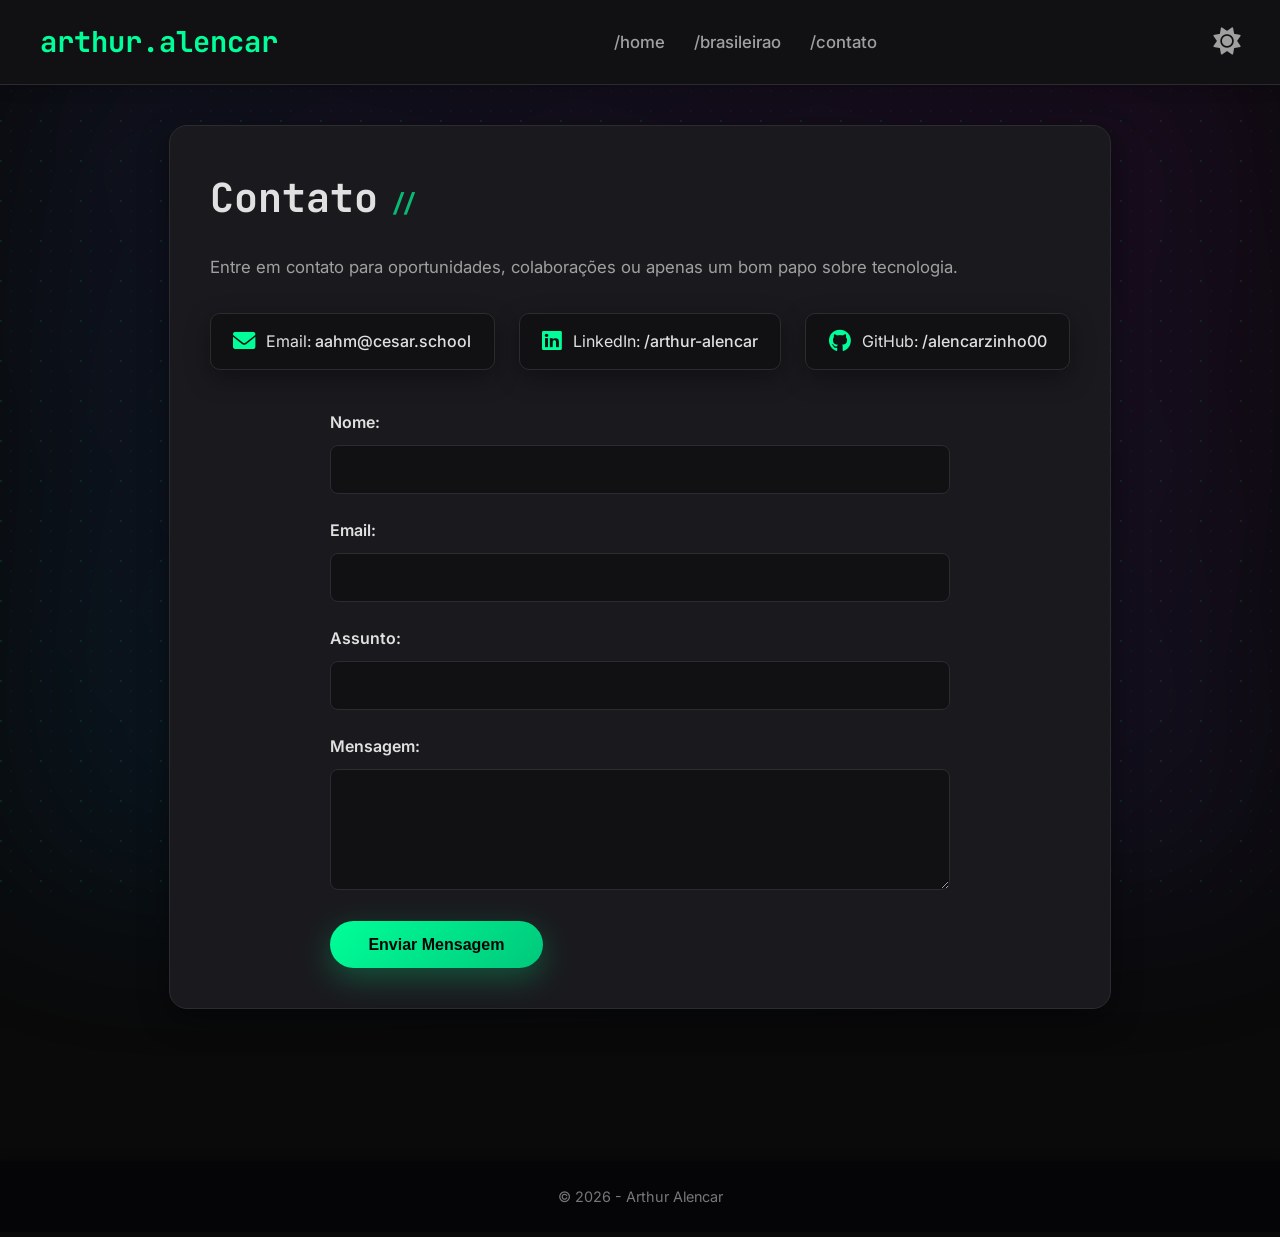
==== contato.html @ 76b79e3e "First Commit" ====
<!DOCTYPE html>
<html lang="pt-BR">
<head>
    <meta charset="UTF-8">
    <meta name="viewport" content="width=device-width, initial-scale=1.0">
    <title>Contato - Arthur Alencar</title>
    <link rel="stylesheet" href="style.css">
    <!-- Font Awesome -->
    <link rel="stylesheet" href="https://cdnjs.cloudflare.com/ajax/libs/font-awesome/6.0.0/css/all.min.css">
    <!-- Fonts -->
    <link href="https://fonts.googleapis.com/css2?family=Inter:wght@400;600&family=JetBrains+Mono:wght@700&display=swap" rel="stylesheet">
</head>
<body class="dark-mode">
    <div class="background-neon"></div>
    <div class="background-effect"></div>

    <header>
        <nav>
            <div class="logo">arthur.alencar</div>
            <ul>
                <li><a href="index.html">/home</a></li>
                <li><a href="brasileirao.html">/brasileirao</a></li>
                <li><a href="contato.html">/contato</a></li>
            </ul>
            <button id="theme-toggle" class="theme-toggle-btn">
                <i class="fas fa-sun"></i>
            </button>
        </nav>
    </header>

    <main class="container">
        <section class="card contact-section">
            <h2 class="section-title">Contato</h2>
            <p class="section-subtitle">Entre em contato para oportunidades, colaborações ou apenas um bom papo sobre tecnologia.</p>

            <div class="contact-info">
                <div class="contact-item">
                    <i class="fas fa-envelope"></i>
                    <span>Email: <a href="mailto:aahm@cesar.school">aahm@cesar.school</a></span>
                </div>
                <div class="contact-item">
                    <i class="fab fa-linkedin"></i>
                    <span>LinkedIn: <a href="https://www.linkedin.com/in/arthur-alencar-harten-de-moraes-485a293b0/" target="_blank">/arthur-alencar</a></span>
                </div>
                <div class="contact-item">
                    <i class="fab fa-github"></i>
                    <span>GitHub: <a href="https://github.com/alencarzinho00" target="_blank">/alencarzinho00</a></span>
                </div>
            </div>

            <!-- Formulário de Contato com Formsubmit.io -->
            <!-- ATENÇÃO: Substitua SEU_EMAIL_AQUI pelo seu e-mail real! -->
            <form action="https://formsubmit.io/send/aahm@cesar.school" method="POST" class="contact-form">
                <!-- Campos ocultos para Formsubmit -->
                <input type="hidden" name="_subject" value="Novo Contato do Portfólio - Arthur Alencar">
                <input type="hidden" name="_captcha" value="false"> <!-- Desativa o captcha para facilitar testes -->

                <div class="form-group">
                    <label for="name">Nome:</label>
                    <input type="text" id="name" name="name" required>
                </div>
                <div class="form-group">
                    <label for="email">Email:</label>
                    <input type="email" id="email" name="email" required>
                </div>
                <div class="form-group">
                    <label for="subject">Assunto:</label>
                    <input type="text" id="subject" name="subject" required>
                </div>
                <div class="form-group">
                    <label for="message">Mensagem:</label>
                    <textarea id="message" name="message" rows="5" required></textarea>
                </div>
                <button type="submit" class="btn-submit">Enviar Mensagem</button>
            </form>
        </section>
    </main>

    <footer>
        <p>&copy; 2026 - Arthur Alencar</p>
    </footer>

    <script src="script.js"></script>
</body>
</html>
---- style.css ----
/* Variáveis de Cores */
:root {
    /* Dark Mode */
    --bg-primary-dark: #0a0a0a;
    --bg-main-dark: #111114;
    --bg-card-dark: #1a1a1e;
    --text-primary-dark: #e0e0e0;
    --text-secondary-dark: #a0a0a0;
    --accent-color: #00ff98; /* Verde elétrico */
    --border-color-dark: #2c2c30;
    --shadow-dark: 0 10px 30px rgba(0, 0, 0, 0.4);

    /* Light Mode */
    --bg-primary-light: #f0f2f5;
    --bg-main-light: #ffffff;
    --bg-card-light: #fdfdfd;
    --text-primary-light: #333333;
    --text-secondary-light: #666666;
    --accent-color-light: #1d6f4c; /* Verde mais escuro para contraste */
    --border-color-light: #e0e0e0;
    --shadow-light: 0 8px 25px rgba(0, 0, 0, 0.1);
}

/* Reset Básico */
* {
    margin: 0;
    padding: 0;
    box-sizing: border-box;
}

html {
    scroll-behavior: smooth;
}

body {
    font-family: 'Inter', sans-serif;
    line-height: 1.6;
    transition: background-color 0.3s ease, color 0.3s ease;
    min-height: 100vh;
    display: flex;
    flex-direction: column;
}

/* Tema Dark */
body.dark-mode {
    background-color: var(--bg-primary-dark);
    color: var(--text-primary-dark);
}

/* Tema Light */
body.light-mode {
    background-color: var(--bg-primary-light);
    color: var(--text-primary-light);
}

/* ---------------- EFEITOS DE BACKGROUND ---------------- */

/* Efeito de Grid de Pontos Animado */
.background-effect {
    position: fixed;
    inset: 0; /* Equivalente a top:0; left:0; right:0; bottom:0; */
    z-index: -2; /* Abaixo de tudo */
    pointer-events: none; /* Não interfere com cliques */

    /* Grid de pontos */
    background-image:
        radial-gradient(circle at 1px 1px, rgba(0, 255, 152, 0.4) 1px, transparent 0), /* Pontos maiores */
        radial-gradient(circle at 1px 1px, rgba(0, 255, 152, 0.15) 1px, transparent 0); /* Pontos menores */
    background-size: 40px 40px, 20px 20px; /* Tamanho dos grids */
    background-position: 0 0, 10px 10px; /* Offset para os grids */

    animation:
        bg-move 35s linear infinite, /* Movimento contínuo */
        bg-pulse 4s ease-in-out infinite alternate; /* Pulsação de opacidade */
    opacity: 0.28; /* Opacidade inicial */
}

body.light-mode .background-effect {
    background-image:
        radial-gradient(circle at 1px 1px, rgba(29, 111, 76, 0.4) 1px, transparent 0),
        radial-gradient(circle at 1px 1px, rgba(29, 111, 76, 0.15) 1px, transparent 0);
    opacity: 0.35;
}

@keyframes bg-move {
    from { background-position: 0 0, 10px 10px; }
    to { background-position: 400px 400px, 410px 410px; } /* Move o grid */
}

@keyframes bg-pulse {
    0% { opacity: 0.28; }
    50% { opacity: 0.35; }
    100% { opacity: 0.28; }
}

/* Efeito de Gradiente Neon Animado (opcional, para um visual mais forte) */
.background-neon {
    position: fixed;
    inset: 0;
    z-index: -3; /* Abaixo do grid de pontos */
    pointer-events: none;
    background: linear-gradient(
        45deg,
        #00ff98, /* Verde */
        #00c87b, /* Verde mais escuro */
        #007bff, /* Azul */
        #8a2be2, /* Azul violeta */
        #ff00ff, /* Magenta */
        #ff007b, /* Rosa */
        #ff8c00  /* Laranja */
    );
    background-size: 400% 400%;
    animation: neon-flow 25s ease infinite alternate,
               neon-hue 15s linear infinite;
    filter: blur(100px) brightness(1.2); /* Efeito de desfoque e brilho */
    opacity: 0.08; /* Opacidade bem baixa para ser sutil */
}

body.light-mode .background-neon {
    opacity: 0.05; /* Ainda mais sutil no light mode */
    filter: blur(80px) brightness(1.1);
}

@keyframes neon-flow {
    0% { background-position: 0% 50%; }
    50% { background-position: 100% 50%; }
    100% { background-position: 0% 50%; }
}

@keyframes neon-hue {
    0% { filter: blur(100px) brightness(1.2) hue-rotate(0deg); }
    100% { filter: blur(100px) brightness(1.2) hue-rotate(360deg); }
}

/* ---------------- FIM DOS EFEITOS DE BACKGROUND ---------------- */


/* Container Principal */
.container {
    max-width: 1200px;
    margin: 0 auto;
    padding: 2.5rem 1.5rem 4rem;
    flex-grow: 1;
}

/* Header e Navegação */
header {
    background-color: var(--bg-main-dark);
    padding: 1.2rem 1.5rem;
    border-bottom: 1px solid var(--border-color-dark);
    box-shadow: 0 2px 15px rgba(0, 0, 0, 0.2);
    position: sticky;
    top: 0;
    z-index: 1000;
}

body.light-mode header {
    background-color: var(--bg-main-light);
    border-color: var(--border-color-light);
    box-shadow: 0 2px 10px rgba(0, 0, 0, 0.08);
}

nav {
    display: flex;
    justify-content: space-between;
    align-items: center;
    max-width: 1200px;
    margin: 0 auto;
}

.logo {
    font-family: 'JetBrains Mono', monospace;
    font-size: 1.8rem;
    font-weight: 700;
    color: var(--accent-color);
}

body.light-mode .logo {
    color: var(--accent-color-light);
}

nav ul {
    list-style: none;
    display: flex;
    gap: 1.8rem;
}

nav ul li a {
    text-decoration: none;
    color: var(--text-secondary-dark);
    font-weight: 500;
    font-size: 1.05rem;
    position: relative;
    transition: color 0.2s ease;
}

body.light-mode nav ul li a {
    color: var(--text-secondary-light);
}

nav ul li a::after {
    content: '';
    position: absolute;
    width: 0;
    height: 2px;
    background-color: var(--accent-color);
    left: 0;
    bottom: -5px;
    transition: width 0.2s ease-in-out;
}

body.light-mode nav ul li a::after {
    background-color: var(--accent-color-light);
}

nav ul li a:hover::after {
    width: 100%;
}

nav ul li a:hover {
    color: var(--text-primary-dark);
}

body.light-mode nav ul li a:hover {
    color: var(--text-primary-light);
}

/* Botão de Tema */
.theme-toggle-btn {
    background: none;
    border: none;
    font-size: 1.7rem;
    cursor: pointer;
    color: var(--text-secondary-dark);
    transition: color 0.2s ease, transform 0.2s ease;
}

body.light-mode .theme-toggle-btn {
    color: var(--text-secondary-light);
}

.theme-toggle-btn:hover {
    color: var(--accent-color);
    transform: scale(1.1);
}

body.light-mode .theme-toggle-btn:hover {
    color: var(--accent-color-light);
}

/* Seção Hero (Home) */
#hero {
    display: grid;
    grid-template-columns: 2fr 1fr;
    gap: 3rem;
    align-items: center;
    padding: 3.5rem 2rem;
    margin-bottom: 2.5rem;
    background-color: var(--bg-card-dark);
    border-radius: 18px;
    border: 1px solid var(--border-color-dark);
    box-shadow: var(--shadow-dark);
}

body.light-mode #hero {
    background-color: var(--bg-card-light);
    border-color: var(--border-color-light);
    box-shadow: var(--shadow-light);
}

.hero-content h1 {
    font-family: 'JetBrains Mono', monospace;
    font-size: 3.2rem;
    margin-bottom: 1rem;
    line-height: 1.2;
    color: var(--text-primary-dark);
}

body.light-mode .hero-content h1 {
    color: var(--text-primary-light);
}

.hero-content p {
    font-size: 1.2rem;
    margin-bottom: 2rem;
    color: var(--text-secondary-dark);
}

body.light-mode .hero-content p {
    color: var(--text-secondary-light);
}

.hero-image {
    display: flex;
    justify-content: center;
    align-items: center;
}

.hero-image img {
    width: 220px;
    height: 220px;
    border-radius: 50%;
    border: 4px solid var(--accent-color);
    object-fit: cover;
    box-shadow: 0 0 40px rgba(0, 255, 152, 0.25);
    transition: border-color 0.3s ease, box-shadow 0.3s ease;
}

body.light-mode .hero-image img {
    border: 4px solid var(--accent-color-light);
    box-shadow: 0 0 40px rgba(29, 111, 76, 0.15);
}

.social-links {
    display: flex;
    justify-content: flex-start;
    gap: 2rem;
    margin-top: 1.5rem;
}

.social-icon {
    font-size: 2.2rem;
    color: var(--text-secondary-dark);
    transition: color 0.3s cubic-bezier(.4,0,.2,1), transform 0.25s cubic-bezier(.4,0,.2,1);
}

body.light-mode .social-icon {
    color: var(--text-secondary-light);
}

.social-icon:hover {
    color: var(--accent-color);
    transform: translateY(-8px) scale(1.15) rotate(-10deg);
}

body.light-mode .social-icon:hover {
    color: var(--accent-color-light);
}

/* Cards e Seções Gerais */
.card {
    background-color: var(--bg-card-dark);
    border-radius: 18px;
    border: 1px solid var(--border-color-dark);
    box-shadow: var(--shadow-dark);
    padding: 2.5rem;
    margin-bottom: 2.5rem;
}

body.light-mode .card {
    background-color: var(--bg-card-light);
    border-color: var(--border-color-light);
    box-shadow: var(--shadow-light);
}

.section-title {
    font-family: 'JetBrains Mono', monospace;
    font-size: 2.5rem;
    color: var(--text-primary-dark);
    margin-bottom: 1.5rem;
    position: relative;
    display: inline-block;
}

body.light-mode .section-title {
    color: var(--text-primary-light);
}

.section-title::after {
    content: '//';
    color: var(--accent-color);
    font-size: 1.5rem;
    margin-left: 0.8rem;
    opacity: 0.7;
}

body.light-mode .section-title::after {
    color: var(--accent-color-light);
}

/* Seção Sobre e Habilidades */
.about-section p {
    font-size: 1.15rem;
    line-height: 1.8;
    color: var(--text-secondary-dark);
    margin-bottom: 1rem;
}

body.light-mode .about-section p {
    color: var(--text-secondary-light);
}

.skills-grid {
    display: grid;
    grid-template-columns: repeat(auto-fit, minmax(180px, 1fr));
    gap: 2rem;
    margin-top: 2.5rem;
}

.skill-item {
    background-color: var(--bg-main-dark);
    border-radius: 12px;
    padding: 2rem 1.2rem;
    display: flex;
    flex-direction: column;
    align-items: center;
    gap: 0.8rem;
    border: 1px solid var(--border-color-dark);
    box-shadow: 0 10px 30px rgba(0, 0, 0, 0.35);
    transition: transform 0.25s cubic-bezier(.4,0,.2,1), box-shadow 0.25s cubic-bezier(.4,0,.2,1), border-color 0.25s ease;
}

body.light-mode .skill-item {
    background-color: var(--bg-card-light);
    border: 1px solid var(--border-color-light);
    box-shadow: var(--shadow-light);
}

.skill-item i {
    font-size: 2.8rem;
    color: var(--accent-color);
}

body.light-mode .skill-item i {
    color: var(--accent-color-light);
}

.skill-item span {
    font-weight: 600;
    font-size: 1.1rem;
    color: var(--text-primary-dark);
}

body.light-mode .skill-item span {
    color: var(--text-primary-light);
}

.skill-item:hover {
    transform: translateY(-6px) scale(1.03);
    box-shadow: 0 14px 40px rgba(0, 255, 152, 0.22);
    border-color: var(--accent-color);
}

body.light-mode .skill-item:hover {
    box-shadow: 0 14px 40px rgba(29, 111, 76, 0.18);
    border-color: var(--accent-color-light);
}

/* Projetos */
.project-placeholder {
    border-radius: 14px;
    border: 1px dashed var(--border-color-dark);
    padding: 3rem 1.5rem;
    text-align: center;
    background: linear-gradient(135deg, rgba(0, 255, 152, 0.08), transparent);
}

body.light-mode .project-placeholder {
    border-color: var(--border-color-light);
    background: linear-gradient(135deg, rgba(29, 111, 76, 0.05), transparent);
}

.project-placeholder h3 {
    font-family: 'JetBrains Mono', monospace;
    font-size: 1.8rem;
    color: var(--accent-color);
    margin-bottom: 1rem;
}

body.light-mode .project-placeholder h3 {
    color: var(--accent-color-light);
}

.project-placeholder p {
    color: var(--text-secondary-dark);
    font-size: 1.05rem;
}

body.light-mode .project-placeholder p {
    color: var(--text-secondary-light);
}

/* Contato */
.contact-section .section-subtitle {
    color: var(--text-secondary-dark);
    font-size: 1.05rem;
    margin-bottom: 2rem;
}

body.light-mode .contact-section .section-subtitle {
    color: var(--text-secondary-light);
}

.contact-info {
    display: flex;
    flex-wrap: wrap;
    justify-content: center;
    gap: 1.5rem;
    margin-bottom: 2.5rem;
}

.contact-item {
    display: flex;
    align-items: center;
    gap: 0.7rem;
    background-color: var(--bg-main-dark);
    border-radius: 10px;
    padding: 0.9rem 1.4rem;
    border: 1px solid var(--border-color-dark);
    box-shadow: 0 8px 24px rgba(0, 0, 0, 0.35);
    transition: transform 0.2s ease, box-shadow 0.25s ease, border-color 0.25s ease;
}

body.light-mode .contact-item {
    background-color: var(--bg-card-light);
    border: 1px solid var(--border-color-light);
    box-shadow: var(--shadow-light);
}

.contact-item i {
    color: var(--accent-color);
    font-size: 1.4rem;
}

body.light-mode .contact-item i {
    color: var(--accent-color-light);
}

.contact-item span {
    color: var(--text-primary-dark);
}

body.light-mode .contact-item span {
    color: var(--text-primary-light);
}

.contact-item span a {
    color: inherit;
    text-decoration: none;
    font-weight: 500;
}

.contact-item:hover {
    transform: translateY(-4px);
    border-color: var(--accent-color);
    box-shadow: 0 12px 36px rgba(0, 255, 152, 0.25);
}

body.light-mode .contact-item:hover {
    border-color: var(--accent-color-light);
    box-shadow: 0 12px 36px rgba(29, 111, 76, 0.2);
}

.contact-form {
    max-width: 620px;
    margin: 0 auto;
    text-align: left;
}

.form-group {
    margin-bottom: 1.5rem;
}

.form-group label {
    display: block;
    margin-bottom: 0.6rem;
    font-weight: 600;
    color: var(--text-primary-dark);
}

body.light-mode .form-group label {
    color: var(--text-primary-light);
}

.form-group input,
.form-group textarea {
    width: 100%;
    padding: 0.9rem;
    border-radius: 8px;
    border: 1px solid var(--border-color-dark);
    background-color: var(--bg-main-dark);
    color: var(--text-primary-dark);
    font-size: 1rem;
    transition: border-color 0.2s ease, box-shadow 0.2s ease;
}

body.light-mode .form-group input,
body.light-mode .form-group textarea {
    border-color: var(--border-color-light);
    background-color: var(--bg-card-light);
    color: var(--text-primary-light);
}

.form-group input:focus,
.form-group textarea:focus {
    outline: none;
    border-color: var(--accent-color);
    box-shadow: 0 0 0 3px rgba(0, 255, 152, 0.3);
}

body.light-mode .form-group input:focus,
body.light-mode .form-group textarea:focus {
    border-color: var(--accent-color-light);
    box-shadow: 0 0 0 3px rgba(29, 111, 76, 0.18);
}

/* Botão enviar */
.btn-submit {
    background: linear-gradient(135deg, var(--accent-color), #00c87b);
    color: #050505;
    border: none;
    border-radius: 999px;
    padding: 0.9rem 2.4rem;
    font-size: 1rem;
    font-weight: 600;
    cursor: pointer;
    display: inline-flex;
    align-items: center;
    gap: 0.5rem;
    box-shadow: 0 10px 30px rgba(0, 255, 152, 0.25);
    transition: transform 0.2s ease, box-shadow 0.2s ease, filter 0.2s ease;
}

.btn-submit:hover {
    transform: translateY(-2px);
    box-shadow: 0 14px 40px rgba(0, 255, 152, 0.32);
    filter: brightness(1.05);
}

body.light-mode .btn-submit {
    background: linear-gradient(135deg, var(--accent-color-light), #249161);
    color: #ffffff;
}

/* ---------------- BRASILEIRÃO ---------------- */
.brasileirao-section p {
    color: var(--text-secondary-dark);
}

body.light-mode .brasileirao-section p {
    color: var(--text-secondary-light);
}

.tabs {
    display: flex;
    justify-content: center;
    gap: 1rem;
    margin: 1.8rem 0;
    flex-wrap: wrap;
}

.tab-button {
    border-radius: 999px;
    border: 1px solid var(--border-color-dark);
    background-color: var(--bg-main-dark);
    padding: 0.6rem 1.6rem;
    color: var(--text-secondary-dark);
    font-weight: 500;
    cursor: pointer;
    transition: background-color 0.2s ease, color 0.2s ease, border-color 0.2s ease, transform 0.15s ease;
}

body.light-mode .tab-button {
    background-color: var(--bg-card-light);
    color: var(--text-secondary-light);
    border-color: var(--border-color-light);
}

.tab-button:hover {
    transform: translateY(-2px);
    border-color: var(--accent-color);
    color: var(--accent-color);
}

body.light-mode .tab-button:hover {
    border-color: var(--accent-color-light);
    color: var(--accent-color-light);
}

.tab-button.active {
    background: linear-gradient(135deg, var(--accent-color), #00c87b);
    color: #050505;
    border-color: var(--accent-color);
}

body.light-mode .tab-button.active {
    background: linear-gradient(135deg, var(--accent-color-light), #249161);
    color: #ffffff;
    border-color: var(--accent-color-light);
}

.tabela-brasileirao {
    display: none;
    margin-top: 1.2rem;
    overflow-x: auto;
}

.tabela-brasileirao.active {
    display: block;
}

.tabela-brasileirao table {
    width: 100%;
    border-collapse: collapse;
    border-radius: 12px;
    overflow: hidden;
    background-color: #111114;
    box-shadow: 0 12px 40px rgba(0, 0, 0, 0.5);
    min-width: 850px;
}

body.light-mode .tabela-brasileirao table {
    background-color: var(--bg-card-light);
    box-shadow: var(--shadow-light);
}

.tabela-brasileirao thead {
    background: linear-gradient(135deg, #050505, #111114);
}

body.light-mode .tabela-brasileirao thead {
    background: linear-gradient(135deg, #1f2933, #111827);
}

.tabela-brasileirao th,
.tabela-brasileirao td {
    padding: 0.7rem 0.6rem;
    text-align: center;
    font-size: 0.9rem;
    border-bottom: 1px solid #26262b;
    vertical-align: middle;
}

body.light-mode .tabela-brasileirao th,
body.light-mode .tabela-brasileirao td {
    border-bottom: 1px solid var(--border-color-light);
}

.tabela-brasileirao th {
    font-family: 'JetBrains Mono', monospace;
    color: var(--accent-color);
    font-size: 0.78rem;
    letter-spacing: 0.05em;
    text-transform: uppercase;
}

body.light-mode .tabela-brasileirao th {
    color: var(--accent-color-light);
}

.tabela-brasileirao tbody tr:nth-child(even) {
    background-color: #141418;
}

body.light-mode .tabela-brasileirao tbody tr:nth-child(even) {
    background-color: #f1f3f5;
}

.tabela-brasileirao tbody tr:hover {
    background-color: rgba(0, 255, 152, 0.08);
}

body.light-mode .tabela-brasileirao tbody tr:hover {
    background-color: rgba(29, 111, 76, 0.06);
}

.team-name {
    font-weight: 600;
    font-size: 0.95rem;
    color: var(--text-primary-dark);
}

body.light-mode .team-name {
    color: var(--text-primary-light);
}

/* Aproveitamento */
.apv-cell {
    font-weight: 700;
    color: var(--accent-color);
}

body.light-mode .apv-cell {
    color: var(--accent-color-light);
}

/* Últimos jogos */
.last-games-cell {
    display: flex;
    justify-content: center;
    gap: 2px;
}

.badge-result {
    display: inline-flex;
    align-items: center;
    justify-content: center;
    width: 18px;
    height: 18px;
    border-radius: 4px;
    font-size: 0.7rem;
    font-family: 'JetBrains Mono', monospace;
    color: #fff;
}

.badge-win {
    background-color: #16a34a; /* Verde */
}

.badge-draw {
    background-color: #facc15; /* Amarelo */
    color: #111827; /* Texto escuro para contraste */
}

.badge-lose {
    background-color: #dc2626; /* Vermelho */
}

/* Loader */
.table-loader {
    margin-top: 1rem;
    text-align: center;
    color: var(--text-secondary-dark);
    font-size: 0.95rem;
}

body.light-mode .table-loader {
    color: var(--text-secondary-light);
}

/* Footer */
footer {
    margin-top: 3rem;
    padding: 1.5rem 0;
    text-align: center;
    background-color: #050507;
    color: #777;
    font-size: 0.9rem;
    box-shadow: 0 -2px 10px rgba(0, 0, 0, 0.3);
}

/* Responsivo */
@media (max-width: 900px) {
    nav {
        flex-direction: column;
        gap: 1rem;
    }

    #hero {
        grid-template-columns: 1fr;
        padding: 2.5rem 1.6rem;
    }

    .hero-content {
        text-align: center;
    }

    .hero-content h1 {
        font-size: 2.5rem;
    }

    .hero-content p {
        font-size: 1.1rem;
    }

    .social-links {
        justify-content: center;
    }

    .container {
        padding: 2rem 1.2rem 3rem;
    }
}

@media (max-width: 600px) {
    nav ul {
        gap: 1.2rem;
    }

    .logo {
        font-size: 1.6rem;
    }

    .theme-toggle-btn {
        font-size: 1.5rem;
    }

    .hero-image img {
        width: 170px;
        height: 170px;
    }

    .section-title {
        font-size: 1.8rem;
    }

    .section-title::after {
        font-size: 1.1rem;
    }

    .skills-grid {
        grid-template-columns: repeat(auto-fit, minmax(120px, 1fr));
        gap: 1.2rem;
    }

    .skill-item {
        padding: 1.2rem 0.8rem;
    }

    .skill-item i {
        font-size: 2rem;
    }

    .skill-item span {
        font-size: 0.85rem;
    }

    .contact-item {
        flex-direction: column;
        text-align: center;
        padding: 0.8rem;
        gap: 0.4rem;
    }

    .contact-item i {
        font-size: 1.2rem;
    }

    .contact-item span {
        font-size: 0.9rem;
    }

    .form-group label {
        font-size: 0.85rem;
    }

    .form-group input,
    .form-group textarea {
        padding: 0.7rem;
        font-size: 0.9rem;
    }

    .btn-submit {
        padding: 0.8rem 1.8rem;
        font-size: 0.9rem;
    }

    .tabs {
        flex-direction: column;
        gap: 0.8rem;
    }

    .tab-button {
        padding: 0.5rem 1rem;
        font-size: 0.9rem;
    }

    .tabela-brasileirao table {
        min-width: 600px; /* Ajuste o min-width conforme necessário para caber em telas menores */
    }

    .tabela-brasileirao th,
    .tabela-brasileirao td {
        font-size: 0.75rem;
        padding: 0.4rem 0.2rem;
    }

    .team-cell {
        gap: 0.5rem;
        padding-left: 0.3rem;
    }

    .team-logo, .team-logo-fallback {
        width: 24px;
        height: 24px;
    }

    .team-logo-fallback {
        font-size: 0.7rem;
    }

    .team-name {
        font-size: 0.8rem;
    }

    .last-games-cell {
        gap: 1px;
    }

    .badge-result {
        width: 16px;
        height: 16px;
        font-size: 0.65rem;
    }

    .table-loader {
        font-size: 0.9rem;
        padding: 1rem;
    }
}

/* Esconder colunas em telas menores para a tabela do Brasileirão */
@media (max-width: 1000px) {
    .tabela-brasileirao th:nth-child(9), /* GC */
    .tabela-brasileirao td:nth-child(9) {
        display: none;
    }
}

@media (max-width: 800px) {
    .tabela-brasileirao th:nth-child(10), /* SG */
    .tabela-brasileirao td:nth-child(10) {
        display: none;
    }
}

@media (max-width: 700px) {
    .tabela-brasileirao th:nth-child(11), /* APV */
    .tabela-brasileirao td:nth-child(11) {
        display: none;
    }
}
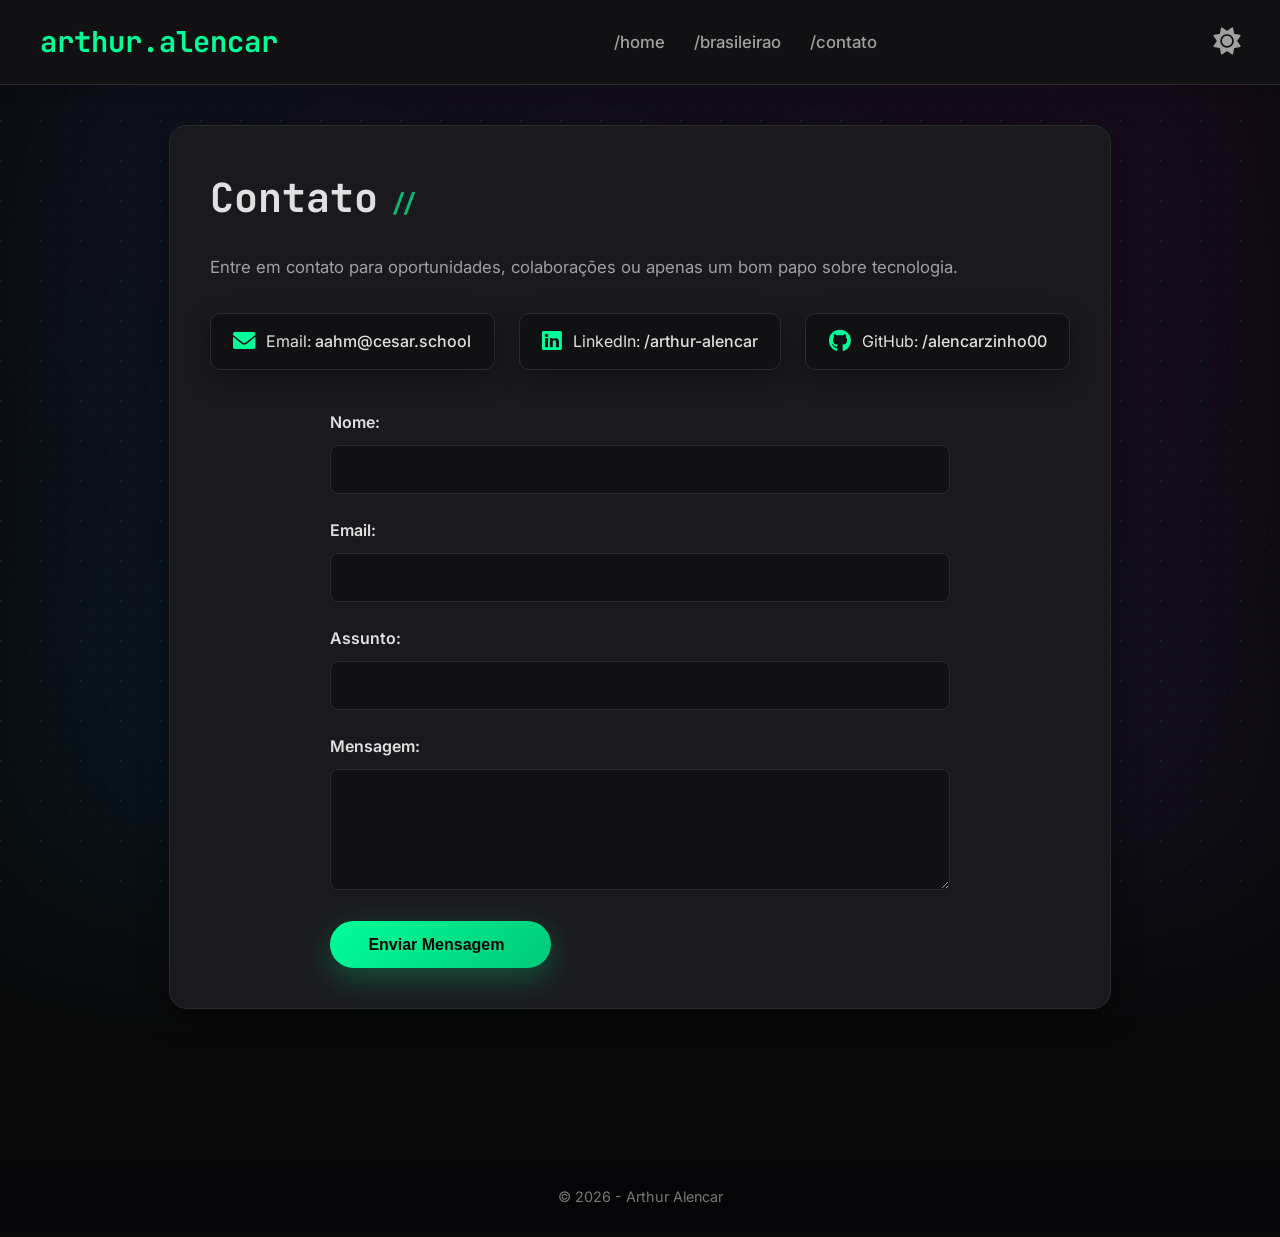
==== commit 76179530: "Update contato.html" ====
--- a/contato.html
+++ b/contato.html
@@ -48,31 +48,37 @@
                 </div>
             </div>
 
-            <!-- Formulário de Contato com Formsubmit.io -->
-            <!-- ATENÇÃO: Substitua SEU_EMAIL_AQUI pelo seu e-mail real! -->
-            <form action="https://formsubmit.io/send/aahm@cesar.school" method="POST" class="contact-form">
-                <!-- Campos ocultos para Formsubmit -->
-                <input type="hidden" name="_subject" value="Novo Contato do Portfólio - Arthur Alencar">
-                <input type="hidden" name="_captcha" value="false"> <!-- Desativa o captcha para facilitar testes -->
+            <form action="https://formsubmit.co/aahm@cesar.school"
+      method="POST"
+      class="contact-form"
+      id="contact-form">
 
-                <div class="form-group">
-                    <label for="name">Nome:</label>
-                    <input type="text" id="name" name="name" required>
-                </div>
-                <div class="form-group">
-                    <label for="email">Email:</label>
-                    <input type="email" id="email" name="email" required>
-                </div>
-                <div class="form-group">
-                    <label for="subject">Assunto:</label>
-                    <input type="text" id="subject" name="subject" required>
-                </div>
-                <div class="form-group">
-                    <label for="message">Mensagem:</label>
-                    <textarea id="message" name="message" rows="5" required></textarea>
-                </div>
-                <button type="submit" class="btn-submit">Enviar Mensagem</button>
-            </form>
+    <!-- Campos ocultos -->
+    <input type="hidden" name="_subject" value="Novo Contato do Portfólio - Arthur Alencar">
+    <input type="hidden" name="_captcha" value="false">
+
+    <div class="form-group">
+        <label for="name">Nome:</label>
+        <input type="text" id="name" name="name" required>
+    </div>
+    <div class="form-group">
+        <label for="email">Email:</label>
+        <input type="email" id="email" name="email" required>
+    </div>
+    <div class="form-group">
+        <label for="subject">Assunto:</label>
+        <input type="text" id="subject" name="subject" required>
+    </div>
+    <div class="form-group">
+        <label for="message">Mensagem:</label>
+        <textarea id="message" name="message" rows="5" required></textarea>
+    </div>
+
+    <button type="submit" class="btn-submit" id="submit-btn">
+        <span id="btn-text">Enviar Mensagem</span>
+        <span class="spinner" id="btn-loading"></span>
+    </button>
+</form>
         </section>
     </main>
 
@@ -82,4 +88,4 @@
 
     <script src="script.js"></script>
 </body>
-</html>+</html>
